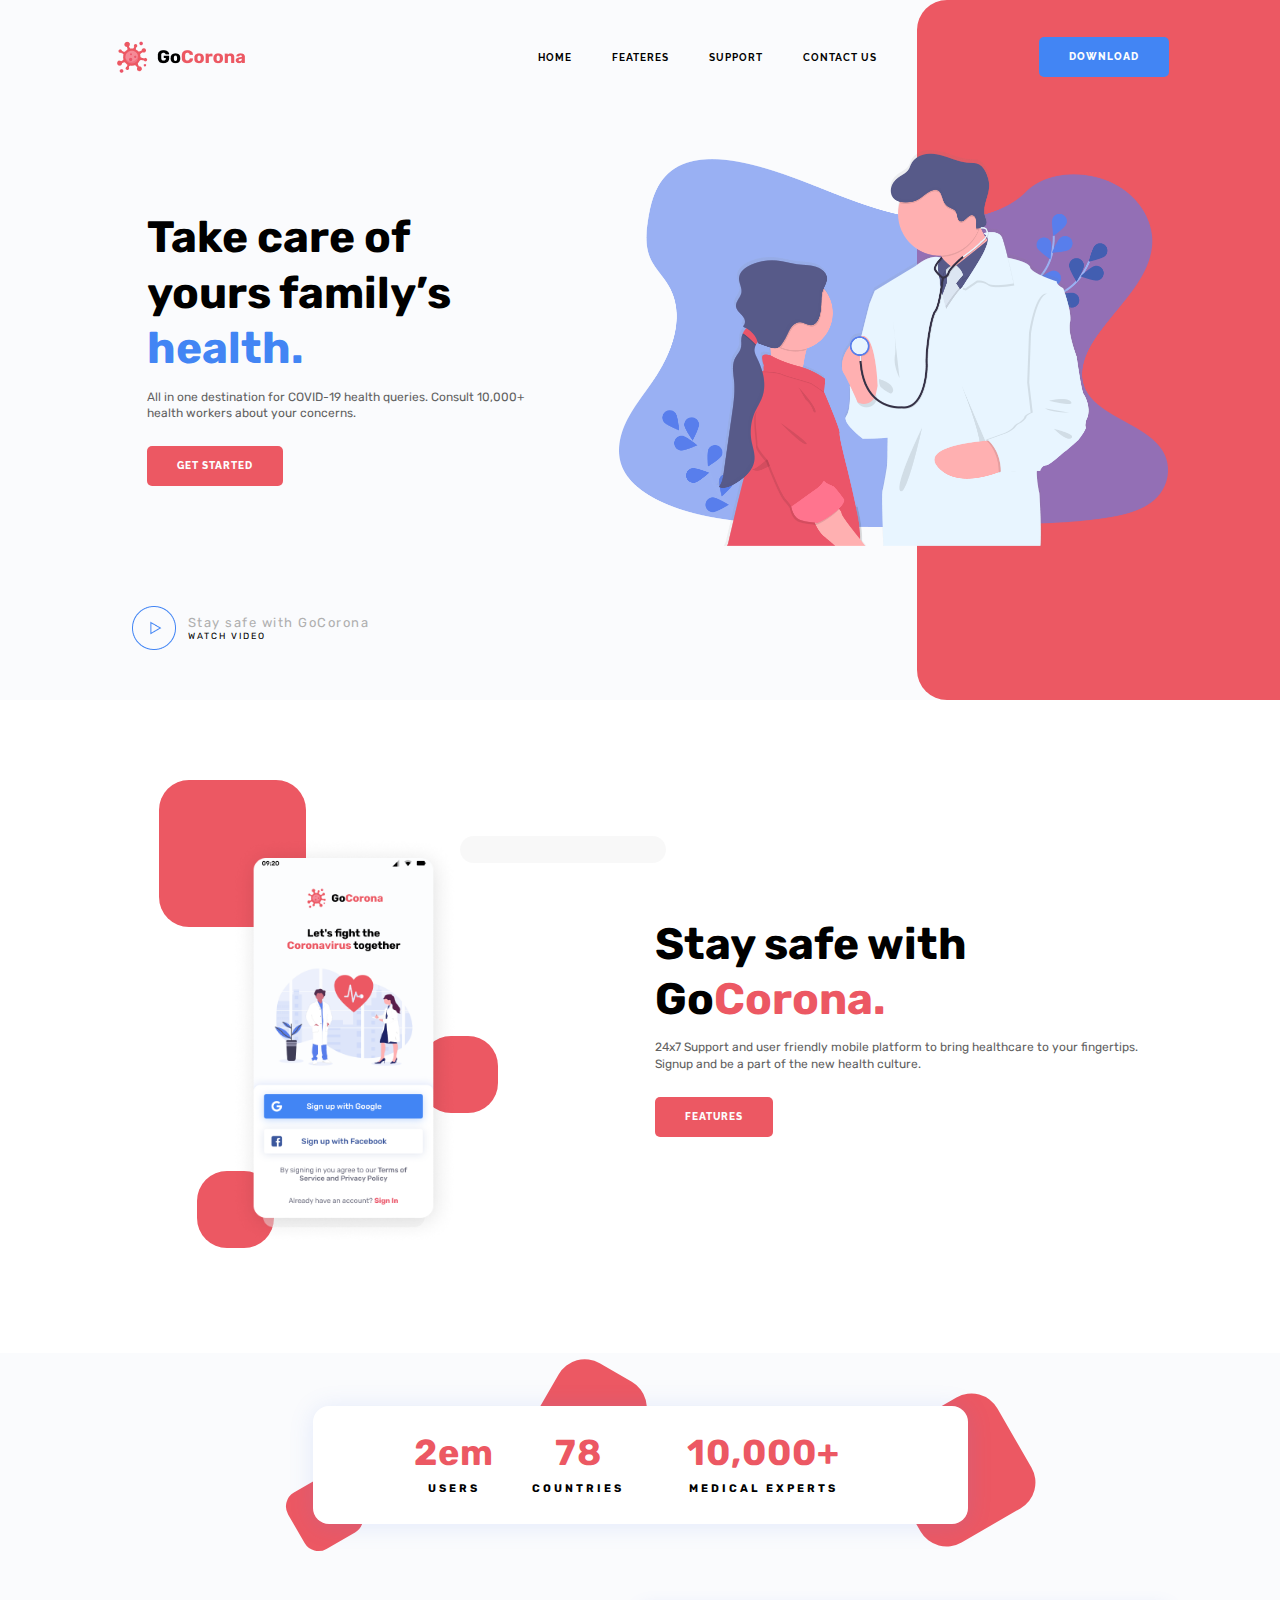
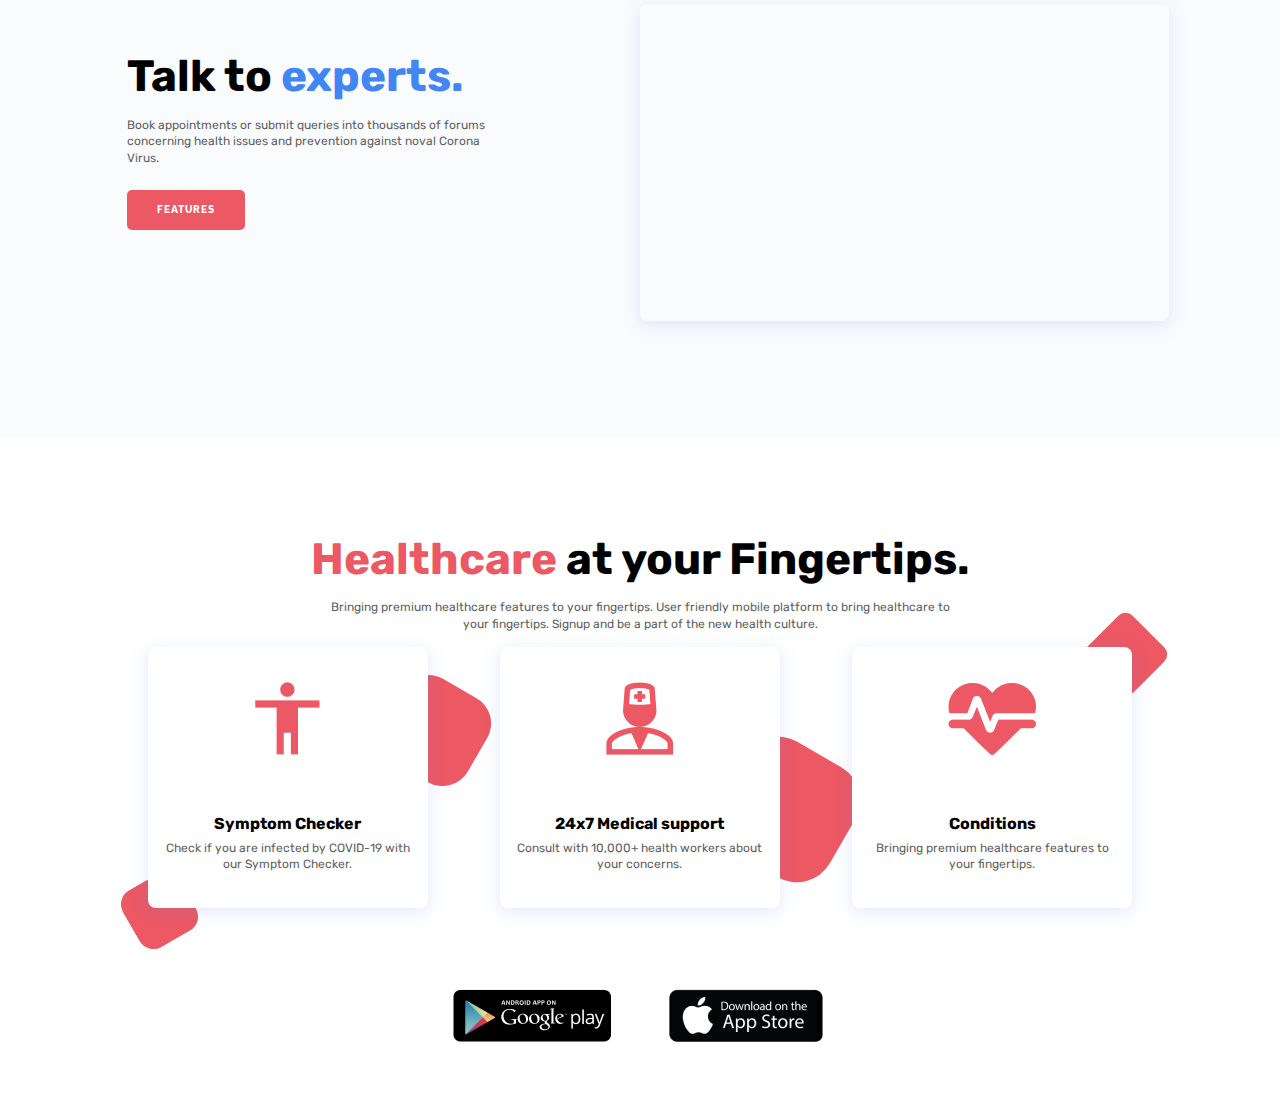
==== index.html @ d2223f6d "Add files via upload" ====
<!DOCTYPE html>
<html lang="en">
<head>
    <meta charset="UTF-8">
    <meta http-equiv="X-UA-Compatible" content="IE=edge">
    <meta name="viewport" content="width=device-width, initial-scale=1.0">
    <link href="https://fonts.googleapis.com/css?family=Rubik:regular,700&dispaly=swap" rel="stylesheet" >
    <link href="https://fonts.googleapis.com/css?family=Raleway:700,800&dispaly=swap" rel="stylesheet" >
    <link rel="stylesheet" href="css/style.css">
    <title>GoCorona</title>
</head>
<body>
    <div class="wr">
        <header id="open" class="header">
           <div id="close" class="header__container">
                <a class="header__logo" href="">
                    <img src="img/logo.png" alt="logo">
                </a>
                <div class="header__menu menu">
                    <nav class="menu__body">
                            <ul class="menu__list">
                                <li class="menu__item"><a href="" class="menu__link">HOME</a></li>
                                <li class="menu__item"><a href="" class="menu__link">FEATERES</a></li>
                                <li class="menu__item"><a href="" class="menu__link">SUPPORT</a></li>
                                <li class="menu__item"><a href="" class="menu__link">CONTACT US</a></li>
                            </ul>
                    </nav>
                </div>   
                <div class="header__button">
                    <a href="" class="button button_blue">DOWNLOAD</a>
                    <a href="#open" class="icon-menu"><span></span></a>
                    <a href="#close" class="close-icon-menu"></a>
                </div>            
            </div>
        </header>
        <main class="main">
           <section class="get-started">
                <div class="get-started__container">
                    <div class="get-started__content">
                        <div class="get-started__block-text block-text">
                            <h1 class="block-text__title block-text__title_blue">
                                Take care of yours family’s <span>health.</span>
                            </h1>
                            <div class="block-text__text">All in one destination for COVID-19 health queries.  Consult 10,000+ health workers about your concerns.</div>
                            <a href="" class="block-text__button button">GET STARTED</a>
                        </div>
                    </div>
                    <div class="get-started__image">
                        <img src="img/get-started/1.png" alt="Картинка врача">
                    </div>
                        <div class="get-started__video">
                            <a class="video-get-started">
                                <div class="video-get-started__icon">
                                    <img src="img/get-started/2.png" alt="Click Play">
                                </div>
                                <div class="video-get-started__body">
                                    <div class="video-get-started__title">Stay safe with GoCorona</div>
                                    <div class="video-get-started__text">Watch Video</div>
                                </div>
                            </a>
                        </div>
                </div>
           </section> 
           <section class="stay-safe">
               <div class="stay-safe__container">
                    <div class="stay-safe__media">
                        <div class="media-stay-safe">
                           <div class="media-stay-safe__image">
                              <img src="img/stay-safe/3.png" alt="Приложение">
                           </div>
                           <div class="media-stay-safe__item media-stay-safe__item_1"></div>
                           <div class="media-stay-safe__item media-stay-safe__item_2"></div>
                           <div class="media-stay-safe__item media-stay-safe__item_3"></div>
                        </div>
                   </div>
                   <div class="stay-safe__content">
                    <div class="stay-safe__block-text block-text">
                        <h2 class="block-text__title">Stay safe with Go<span>Corona.</span></h2>
                        <div class="block-text__text">24x7 Support and user friendly mobile platform to bring healthcare to your fingertips. Signup and be a part of the new health culture.</div>
                        <a href="" class="block-text__button button">Features</a>
                    </div>
                   </div>
               </div>
           </section>
           <section class="experts">
               <div class="experts__container">
                    <div class="experts__statistics statistics-experts">
                        <div class="statistics-experts__body body-statistics-experts">
                            <div class="body-statistics-experts__item">
                                <div class="body-statistics-experts__value">2em</div>
                                <div class="body-statistics-experts__text">Users</div>
                            </div>
                            <div class="body-statistics-experts__item">
                                <div class="body-statistics-experts__value">78</div>
                                <div class="body-statistics-experts__text">Countries</div>
                            </div>
                            <div class="body-statistics-experts__item">
                                <div class="body-statistics-experts__value">10,000+</div>
                                <div class="body-statistics-experts__text">Medical experts</div>
                            </div>
                        </div>
                        <div class="statistics-experts__decor statistics-experts__decor_1"></div>
                        <div class="statistics-experts__decor statistics-experts__decor_2"></div>
                        <div class="statistics-experts__decor statistics-experts__decor_3"></div>
                    </div>
                    <div class="experts__body">
                        <div class="experts__content">
                            <div class="experts__block-text block-text">
                                <h2 class="block-text__title block-text__title_blue">Talk to <span>experts.</span></h2>
                                <div class="block-text__text">Book appointments or submit queries into thousands of forums concerning health issues and prevention against noval Corona Virus.</div>
                                <a href="" class="block-text__button button">Features</a>
                            </div>
                        </div>
                        <div class="experts__video">
                            <iframe src="https://www.youtube.com/embed/2NOzH9dopyI" title="YouTube video player" frameborder="0" allow="accelerometer; autoplay; clipboard-write; encrypted-media; gyroscope; picture-in-picture" allowfullscreen></iframe>
                        </div>
                    </div>
               </div>
           </section> 
           <section class="healthcare">
               <div class="healthcare__container">
                 <div class="healthcare__block-text block-text block-text_center">
                    <h2 class="block-text__title"><span>Healthcare</span> at your Fingertips.</h2>
                    <div class="block-text__text block-text__text_mw">Bringing premium healthcare features to your fingertips. User friendly mobile platform to bring healthcare to your fingertips. Signup and be a part of the new health culture.</div>
                </div>
                <div class="healthcare__items">
                    <div class="healthcare__column healthcare__column_1">
                        <div class="healthcare__item item-healthcare">
                            <div class="item-healthcare__icon">
                                <img src="img/healthcare/4.png" alt="Иконка">
                            </div>   
                            <div class="item-healthcare__title">Symptom Checker</div>
                            <div class="item-healthcare__text">Check if you are infected by COVID-19 with our Symptom Checker.</div>
                        </div>
                    </div>
                    <div class="healthcare__column healthcare__column_2">   
                        <div class="healthcare__item item-healthcare">
                            <div class="item-healthcare__icon">
                                <img src="img/healthcare/5.png" alt="Иконка">
                            </div>
                            <div class="item-healthcare__title">24x7 Medical support</div>
                            <div class="item-healthcare__text">Consult with 10,000+ health workers about your concerns.</div>
                        </div>
                    </div>
                    <div class="healthcare__column healthcare__column_3">     
                        <div class="healthcare__item item-healthcare">
                            <div class="item-healthcare__icon">
                                <img src="img/healthcare/6.png" alt="Иконка">
                            </div>
                            <div class="item-healthcare__title">Conditions</div>
                            <div class="item-healthcare__text">Bringing premium healthcare features to your fingertips.</div>
                        </div>
                    </div>    
                </div>  
             </div>
           </section>          
        </main>
        <footer class="footer">
            <div class="footer__container">
                <div class="footer__items">
                    <a href="" class="footer__item">
                        <img src="img/healthcare/7.png" alt="icon-2">
                    </a>
                    <a href="" class="footer__item">
                        <img src="img/healthcare/8.png" alt="icon-1">
                    </a>
                </div>
            </div>
        </footer>
    </div>
</body>
</html>

<!--- 3:38:46 --->
---- css/style.css ----
/*обнуление*/
*,
*::before,
*::after {
  padding: 0;
  margin: 0;
  border: 0;
  box-sizing: border-box; 
}
a{
    text-decoration: none;
}
ul,
ol,
li {
    list-style: none;
}
img {
    vertical-align: top;
}
h1,
h2,
h3,
h4,
h5,
h6 {
    font-weight: inherit;
    font-size: inherit;
}
html,
body {
    height: 100%;
    line-height: 1;
}
body {
    font-family: Rubik;
    font-size: 12px;
    color: #616161;
}
/*----------------------*/
.wr {
    overflow: hidden;
    display: flex;
    flex-direction: column;
    min-height: 100%;
}
/*----------------------*/

.main {
    flex: 1 1 auto;
}

[class*="__container"] {
    max-width: 1087px;
    margin: 0 auto;
    padding: 0px 15px;
}

/* PC */
@media (max-width: 1087px) {
    [class*="__container"] {
        max-width: 970px;
    }
}
/* TABLET */
@media (max-wigth: 991.98px) {
    [class*="__container"] {
        max-width: 750px;
    }
}
/* MOBILE */
@media (max-width: 767.98px) {
    [class*="__container"] {
        max-width: none;
    }
}
/* MOBILE SMALL */
@media (max-width: 479.98px){
}

.header {
    position: absolute;
    width: 100%;
    top: 0;
    left: 0;
    z-index: 50;
}
.header__container {
    display: flex;
    min-height: 114px;
    align-items: center;
}
.header__logo {
    position: relative;
    z-index: 5;
}
.header__menu {
    flex: 1 1 auto;
}
.header__button {
    position: relative;
    z-index: 5;
    flex: 0 0 252px;
    display: flex;
    justify-content: flex-end;
    align-items: center;
}
/*----------------------------------*/
.menu {
    display: flex;
    justify-content: flex-end;
}
.menu__list {
    display: flex;
}
.menu__item {
    margin: 0px 40px 0px 0px;
}
.menu__link {
    font-family: Raleway;
    text-transform: uppercase;
    font-weight: 700;
    font-size: 10px;
    line-height: 1.2;
    color: #000;
    letter-spacing: 1px;  /*1:11:14*/
}
.menu__link:hover {
    text-decoration: underline;
}
@media (max-width: 991.98px) {
    .header__container {
        min-height: 80px;
    }
    .header__button .button{
        flex: 0 0 170px;
    }
    .menu__item {
        margin: 0px 30px 0px 0px;
    }
}
@media (max-width: 767.98px) {
    .menu__body {
        position: fixed;
        top: 0;
        left: -100%;
        width: 100%;
        height: 100%;
        overflow: auto;
        background-color: #fff;
        padding: 90px 15px 30px 15px;
        transition: left 0.3s ease 0s;
    }
    .header:target .menu__body {
        left: 0;
    }
    .header:target .menu__body:before {
        content: "";
        position: fixed;
        top: 0;
        left: 0;
        height: 80px;
        width: 100%;
        background: #fff;
    }
    .menu__list {
        flex-direction: column;
        justify-content: center;
        align-items: center;
    }
    .menu__item {
        margin: 0px 0px 25px 0px;
    }
    .menu__item:last-child {
        margin-bottom: 0;
    }
    .menu__link {
        color: #000;
        font-size: 20px;    
    }
}
@media (max-width: 479.98px) {
    .header__logo {
        flex: 0 0 40px;
        overflow: hidden;
    }
}
/*----------------------------------*/
.button {
    display: inline-block;
    font-family: Raleway;
    text-transform: uppercase;
    font-weight: 800;
    font-size: 10px;
    line-height: 1.2;
    letter-spacing: 1px;
    color: #fcfdfe;
    padding: 14px 30px;
    border-radius: 5px;
    background-color: #ec5863;
    transition: background-color 0.3s ease 0s;
}
.button:hover {
    background-color: #f37a82;
}

.button_blue {
    background-color: #4285f4;
}
.button_blue:hover {
    background-color: #70a3f7;
}
/*---------------1:51:46------------------*/
.close-icon-menu,
.icon-menu {
    display: none;
}
@media (max-width: 767.98px) {
    .icon-menu {
        display: flex;
        position: relative;
        flex: 0 0 30px;
        height: 18px;
        flex-direction: column;
        justify-content: space-between;
        margin: 0px 0px 0px 20px;
    }
    .icon-menu::before,
    .icon-menu::after {
        content: "";
        background-color: #000;
        height: 2px;
    }
    .icon-menu span {
        height: 2px;
        background-color: #000;
    }

    .close-icon-menu {
        flex: 0 0 30px;
        height: 30px;
        position: relative;
        margin: 0px 0px 0px 20px;
    }
    .close-icon-menu:before,
    .close-icon-menu:after {
        content: "";
        position: absolute;
        top: 50%;
        left: 0;
        width: 100%;
        background-color: #000;
        height: 2px;
    }
    .close-icon-menu:before {
        transform: rotate(45deg);
    }
    .close-icon-menu:after {
        transform: rotate(-45deg);
    }
    .header:target .icon-menu {
        display: none;
    }
    .header:target .close-icon-menu {
        display: flex;
    }
}

/*-------------------2:25:49----------------------*/
.block-text {
    padding: 15px;
}
.block-text_center {
    text-align: center;
}
.block-text__title {
    font-weight: 700;
    font-size: 44px;
    line-height: 126%;
    color: #000;
}
.block-text__title:not(:last-child) {
    margin: 0px 0px 12px 0px;
}
.block-text__title span {
    color: #ec5863;
}
.block-text__title_blue span {
    color: #4285f4;
}
.block-text__text {
    line-height: 138.5%;
}
.block-text__text_mw {
    max-width: 620px;
    margin: 0 auto;
}
.block-text__text:not(:last-child) {
    margin: 0px 0px 24px 0px;
}
.block-text__button {
}
@media (max-width: 767.98px) {
    .block-text__title {
        font-size: 34px;
    }
}
/*---------------------------------------------------*/
.get-started {
    background-color: #fafbfd;
}
.get-started__container {
    padding: 150px 15px 50px 15px;
    display: flex;
    align-items: center;
    flex-wrap: wrap;
    position: relative;
}
.get-started__container::before {
    content: '';
    position: absolute;
    width: 100vw;
    height: 100%;
    right: 267px;
    top: 0;
    transform: translate(100%, 0px);
    border-radius: 30px 0px 0px 30px;
    background-color: #ec5863;
}
.get-started__content {
    flex: 0 1 48%;
    padding: 0px 20px;
}
.get-started__block-text {
    max-width: 410px;
}
.get-started__video {
    flex: 1 1 100%;
    padding: 60px 0px 0px 20px;
}
.get-started__image {
    flex: 0 1 52%;
    position: relative;
    z-index: 2;
}
.get-started__image img {
    max-width: 100%;
}
.video-get-started {
    display: inline-flex;
    align-items: center;
}
.video-get-started__icon {
    flex: 0 0 44px;
}
.video-get-started__body {
    padding: 0px 0px 0px 12px;
}
.video-get-started__title {
    color: #b0b0b0;
    font-size: 13px;
    line-height: 126%;
    letter-spacing: 1.5px;
}
.video-get-started__title :not(:last-child) {
    margin: 0px 0px 5px 0px;
}
.video-get-started__text {
    text-transform: uppercase;
    font-size: 9px;
    color: #000;
    line-height: 126%;
    letter-spacing: 2px;
}
@media (max-width: 991.98px) {
    .get-started__container::before {
        right: 230px;
        border-radius: 20px 0px 0px 20px;
    }
}
@media (max-width: 767.98px) {
    .get-started__container {
        padding: 100px 15px 30px 15px;
    }
    .get-started__container::before {
        display: none;
    }
    .get-started__block-text {
        max-width: none;
    }
    .get-started__content {
        flex: 1 1 100%;
        padding: 0;
    }
    .get-started__image {
        flex: 1 1 100%;
        text-align: center;
        padding: 30px 0;
    }
    .get-started__video {
        padding: 0;
    }
}
/*---------------------2:44:00------------------------*/
.stay-safe {
    padding: 80px 0;
}
.stay-safe__container {
    display: flex;
    align-items: center;
}
.stay-safe__media {
    flex: 0 1 50%;
    
}
.stay-safe__content {
    flex: 0 1 50%;
}
.stay-safe__block-text {
}

.media-stay-safe {
    width: 373px;
    padding: 56px 0px 27px 0px;
    text-align: center;
    position: relative;
}
.media-stay-safe__image {
    display: inline-block;
    box-sizing: 2px 4px 32px rgba(0,0,0,0.12);
    border-radius: 16px;
    position: relative;
    width: 61.5%;
}
.media-stay-safe__image img {
    position: relative;
    z-index: 5;
    max-width: 100%;
}
.media-stay-safe__image::after {
    content: '';
    position: absolute;
    bottom: -12;
    left: 12;
    width: 206px;
    height: 27px;
    z-index: 2;
    background: rgba(240,240,240,0.49);
    border-radius: 16px;
}

.media-stay-safe__item {
    position: absolute;
    z-index: 2;
    background-color: #ec5863;
    border-radius: 30px;
    width: 77px;
    height: 77px;
}
.media-stay-safe__item_1 {
    top: 0;
    left: 0;
    width: 147px;
    height: 147px;
}
.media-stay-safe__item_2 {
    bottom: 25px;
    left: 38px;
}
.media-stay-safe__item_3 {
    bottom: 160px;
    right: 34px;
}

@media (max-width: 991.98px) {
    .stay-safe {
        padding: 40px 0;
    }
}
@media (min-width: 991.98px) {
    .stay-safe__media {
        padding: 0px 0px 0px 47px;
    }
}
@media (max-width: 767.98px) {
    .stay-safe {
        padding: 30px 0;
    }
    .stay-safe__contaiter {
        flex-direction: column-reverse;
    }
    .stay-safe__content {
        margin: 0px 0px 30px 0px;
    }
}
@media (max-width: 479.98px) {
    .media-stay-safe {
        width: 290px;
    }
}
/*==============================================================*/
.experts {
    background-color: #fafbfd;
    padding: 53px 0px 116px 0px;
}
.experts__container {
}
.experts__statistics {
}
.experts__block-text {
    max-width: 400px;
}
.statistics-experts {
    max-width: 655px;
    margin: 0 auto;
    position: relative;
}
.experts__body {
    display: flex;
    align-items: center;
}
.experts__content {
    flex: 0 1 50%;
    padding: 0px 20px 0px 0px;
}
.experts__video {
    flex: 0 1 50%;
    padding: 0px 0px 30% 0px;
    position: relative;
    box-shadow: 0px 4px 18px rgba(88,126,236,0.18);
    border-radius: 8px;
    overflow: hidden;
}
.experts__video iframe {
    position: absolute;
    width: 100%;
    height: 100%;
    top: 0;
    left: 0;
    object-fit: cover;
}
@media (max-width: 767.98px) {
    .experts {
        padding: 80px 0px 30px 0px;
    }
    .experts__body {
        align-items: stretch;
        flex-direction: column;
    }
    .experts__video {
        padding: 0px 0px 58% 0px;
    } 
    .experts__content {
        padding: 0;
        margin: 0px 0px 30px 0px;
    }
}
.statistics-experts__body {
    background-color: #fff;
    box-shadow: 0px 2px 24px rgba(88,126,236,0.15);
    border-radius: 16px;
    position: relative;
    z-index: 2;
    margin: 0px 0px 80px 0px;
}
.statistics-experts__decor {
    position: absolute;
    background-color: #ec5863;
    border-radius: 30px;
}
.statistics-experts__decor_1 {
    width: 65px;
    height: 65px;
    transform: rotate(-30deg);
    bottom: -21px;
    left: -21px;
    border-radius: 16px;
}
.statistics-experts__decor_2 {
    width: 97px;
    height: 97px;
    right: 50%;
    top: -40px;
    transform: rotate(30deg);
}
.statistics-experts__decor_3 {
    width: 128px;
    height: 128px;
    right: -55px;
    top: 0px;
    transform: rotate(-30deg);
}


.body-statistics-experts {
    padding: 25px 80px;
    display: flex;
    align-items: center;
}
.body-statistics-experts__item {
    flex: 0 1 25%;
    text-align: center;
}
.body-statistics-experts__item:last-child {
    flex: 0 1 50%;
}
.body-statistics-experts__value {
    font-weight: 700;
    font-size: 36px;
    line-height: 1.2;
    letter-spacing: 1px;
    color: #ec5863;
    margin-bottom: 5px;
}
.body-statistics-experts__text {
    font-weight: bold;
    font-size: 11px;
    line-height: 1.8;
    letter-spacing: 3px;
    text-transform: uppercase;
    color: #000;
}

@media (max-width: 767.98px) {
    .statistics-experts__body {
        margin: 0px 0px 50px 0px;
    }
    .body-statistics-experts {
        padding: 25px;
    }
}

@media (max-width: 479.98px) {
    .body-statistics-experts {
        flex-direction: column;
    }
    .body-statistics-experts__item:last-child {
        margin: 0px 0px 15px 0px;
    } 
}
/*====================== 3:10:31 =========================*/
.healthcare {
    padding: 80px 0px 30px 0px;;
}
.healthcare__container {

}
.experts__block-text {
    margin: 0px 0px 45px 0px;
}
.healthcare__items {
    display: flex;
   /* gap: 72px; */
}
.healthcare__column {
    position: relative;
    padding: 0px 36px;
    flex: 0 1 33.333%;
}

.healthcare__item {
}
.item-healthcare {
    height: 100%;
    position: relative;
    z-index: 2;
    background-color: #fff;
    box-shadow: 0px 4px 18px rgba(88,126,236,0.18);
    border-radius: 8px;
    display: flex;
    flex-direction: column;
    align-items: center;
    text-align: center;
    padding: 35px 17px;
}
.item-healthcare__icon {
    margin: 0px 0px 58px 0px;
}
.item-healthcare__title {
    font-weight: 700;
    font-size: 16px;
    line-height: 138.5%;
    color: #000;
    margin: 0px 0px 4px 0px;
}
.item-healthcare__text {
    line-height: 138.5%;
}

.healthcare__column_1 {

}
.healthcare__column_1::before,
.healthcare__column_1::after {
    content: "";
    position: absolute;
    background-color: #ec5863;
    border-radius: 16px;
}

.healthcare__column_1::before {
    width: 65px;
    height: 65px;
    bottom: -35px;
    left: 15px;
    transform: rotate(-30deg);
}
.healthcare__column_1::after {
    width: 97px;
    height: 97px;
    top: 35px;
    right: -20px;
    transform: rotate(30deg);
    border-radius: 30%;
}
.healthcare__column_2::after {
    content: "";
    position: absolute;
    background-color: #ec5863;
    width: 127px;
    height: 127px;
    bottom: 35px;
    right: -35px;
    transform: rotate(30deg);
    border-radius: 30%;
}
.healthcare__column_3::after {
    content: "";
    position: absolute;
    background-color: #ec5863;
    width: 65px;
    height: 65px;
    top: -25px;
    right: 10px;
    transform: rotate(45deg);
    border-radius: 16%;
}
@media (max-width: 1087px) {
    .healthcare__column {
        padding: 0 15px;
    }
}
@media (max-width: 991.98px) {
    .healthcare {
        padding: 30px 0px 30px 0px;
    }
    .healthcare__items {
        flex-direction: column;
    }
    .healthcare__column:not(:last-child) {
        margin: 0px 0px 25px 0px;
    }
}
/*==============================================*/
.footer {
    padding: 45px 0;
}
.footer__container {

}
.footer__items {
    display: flex;
    column-gap: 50px;
    row-gap: 20px;
    justify-content: center;
    align-items: center;
}
.footer__item {
}

@media (max-width: 500px) {
    .footer {
       padding: 30px 0;
    }
    .footer__items {
       flex-direction: column;
    }
}
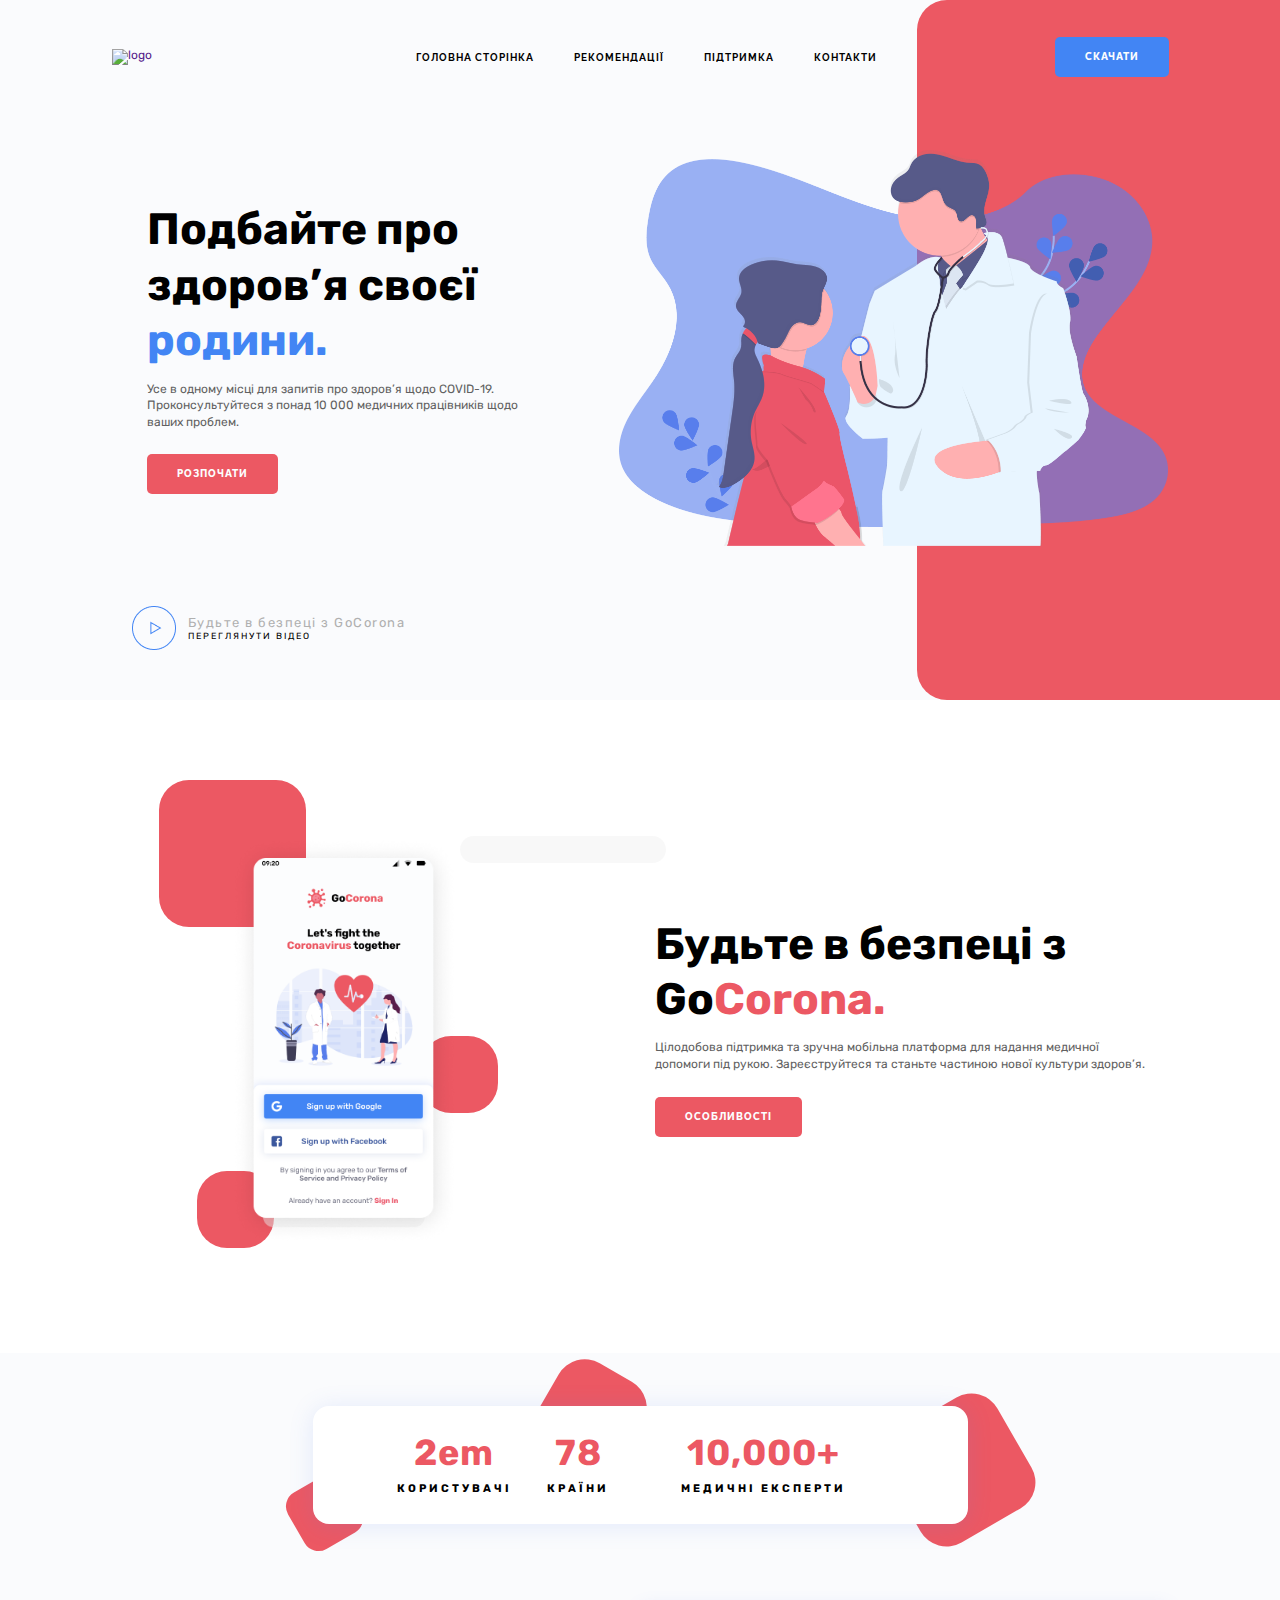
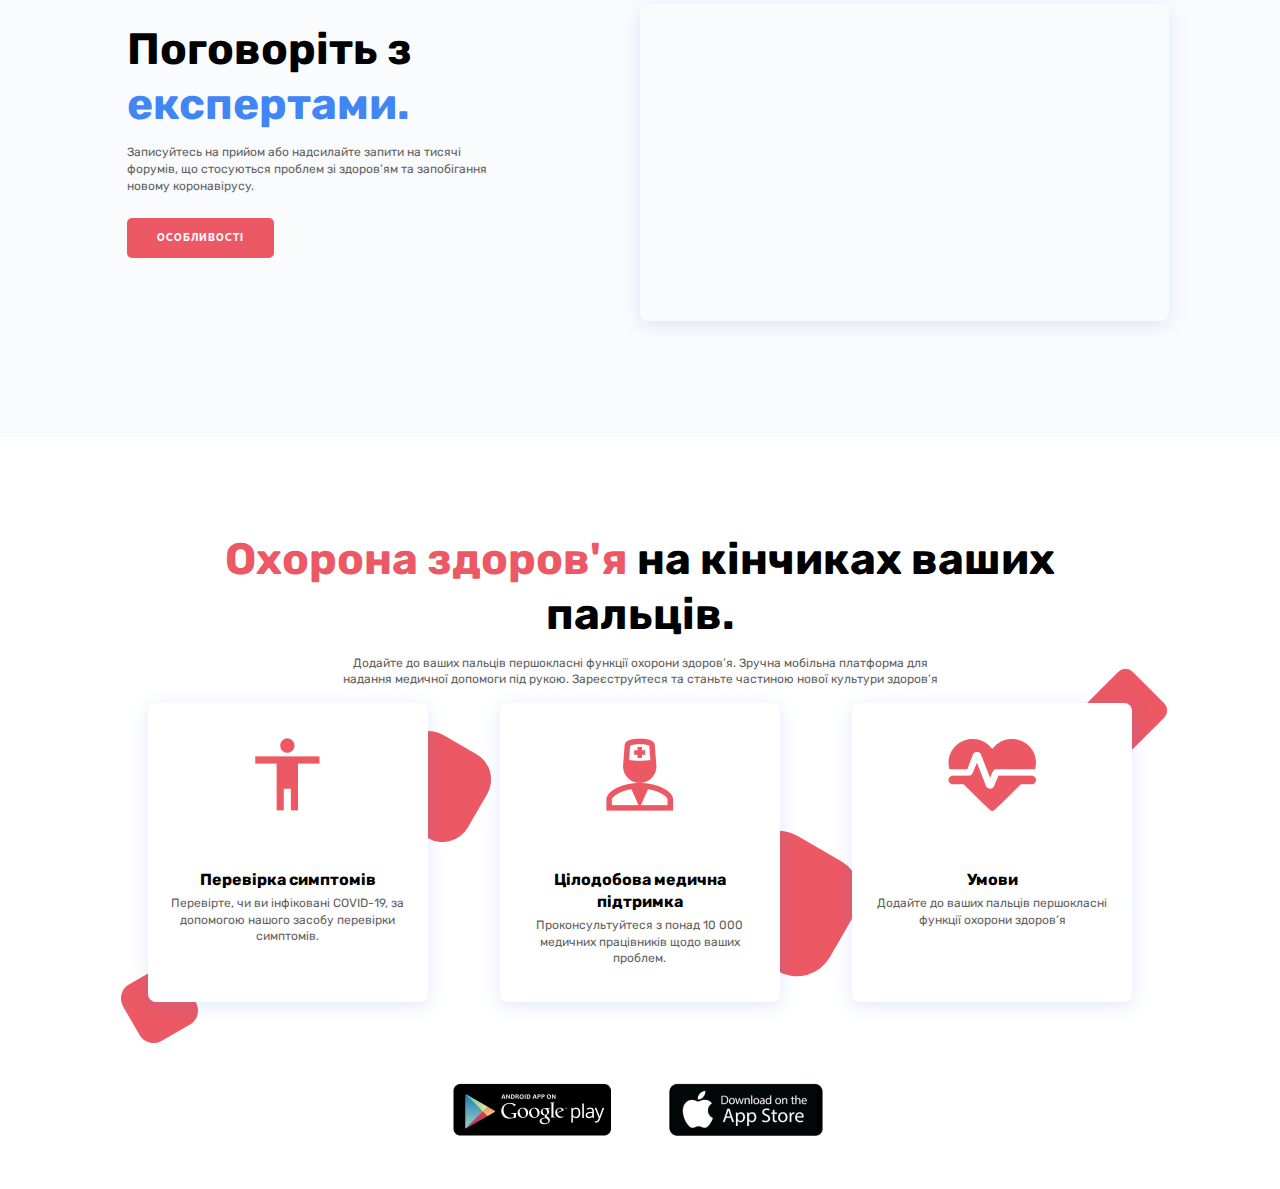
==== commit b592854d: "Add files via upload" ====
--- a/index.html
+++ b/index.html
@@ -14,20 +14,20 @@
         <header id="open" class="header">
            <div id="close" class="header__container">
                 <a class="header__logo" href="">
-                    <img src="img/logo.png" alt="logo">
+                    <img src="img/9.png" alt="logo">
                 </a>
                 <div class="header__menu menu">
                     <nav class="menu__body">
                             <ul class="menu__list">
-                                <li class="menu__item"><a href="" class="menu__link">HOME</a></li>
-                                <li class="menu__item"><a href="" class="menu__link">FEATERES</a></li>
-                                <li class="menu__item"><a href="" class="menu__link">SUPPORT</a></li>
-                                <li class="menu__item"><a href="" class="menu__link">CONTACT US</a></li>
+                                <li class="menu__item"><a href="" class="menu__link">ГОЛОВНА СТОРІНКА</a></li>
+                                <li class="menu__item"><a href="" class="menu__link">РЕКОМЕНДАЦІЇ</a></li>
+                                <li class="menu__item"><a href="" class="menu__link">ПІДТРИМКА</a></li>
+                                <li class="menu__item"><a href="" class="menu__link">КОНТАКТИ</a></li>
                             </ul>
                     </nav>
                 </div>   
                 <div class="header__button">
-                    <a href="" class="button button_blue">DOWNLOAD</a>
+                    <a href="" class="button button_blue">СКАЧАТИ</a>
                     <a href="#open" class="icon-menu"><span></span></a>
                     <a href="#close" class="close-icon-menu"></a>
                 </div>            
@@ -39,10 +39,10 @@
                     <div class="get-started__content">
                         <div class="get-started__block-text block-text">
                             <h1 class="block-text__title block-text__title_blue">
-                                Take care of yours family’s <span>health.</span>
+                                Подбайте про здоров’я своєї <span>родини.</span>
                             </h1>
-                            <div class="block-text__text">All in one destination for COVID-19 health queries.  Consult 10,000+ health workers about your concerns.</div>
-                            <a href="" class="block-text__button button">GET STARTED</a>
+                            <div class="block-text__text">Усе в одному місці для запитів про здоров’я щодо COVID-19. Проконсультуйтеся з понад 10 000 медичних працівників щодо ваших проблем.</div>
+                            <a href="" class="block-text__button button">РОЗПОЧАТИ</a>
                         </div>
                     </div>
                     <div class="get-started__image">
@@ -54,8 +54,8 @@
                                     <img src="img/get-started/2.png" alt="Click Play">
                                 </div>
                                 <div class="video-get-started__body">
-                                    <div class="video-get-started__title">Stay safe with GoCorona</div>
-                                    <div class="video-get-started__text">Watch Video</div>
+                                    <div class="video-get-started__title">Будьте в безпеці з GoCorona</div>
+                                    <div class="video-get-started__text">ПЕРЕГЛЯНУТИ ВІДЕО</div>
                                 </div>
                             </a>
                         </div>
@@ -75,9 +75,9 @@
                    </div>
                    <div class="stay-safe__content">
                     <div class="stay-safe__block-text block-text">
-                        <h2 class="block-text__title">Stay safe with Go<span>Corona.</span></h2>
-                        <div class="block-text__text">24x7 Support and user friendly mobile platform to bring healthcare to your fingertips. Signup and be a part of the new health culture.</div>
-                        <a href="" class="block-text__button button">Features</a>
+                        <h2 class="block-text__title">Будьте в безпеці з Go<span>Corona.</span></h2>
+                        <div class="block-text__text">Цілодобова підтримка та зручна мобільна платформа для надання медичної допомоги під рукою. Зареєструйтеся та станьте частиною нової культури здоров’я.</div>
+                        <a href="" class="block-text__button button">ОСОБЛИВОСТІ</a>
                     </div>
                    </div>
                </div>
@@ -88,15 +88,15 @@
                         <div class="statistics-experts__body body-statistics-experts">
                             <div class="body-statistics-experts__item">
                                 <div class="body-statistics-experts__value">2em</div>
-                                <div class="body-statistics-experts__text">Users</div>
+                                <div class="body-statistics-experts__text">КОРИСТУВАЧІ</div>
                             </div>
                             <div class="body-statistics-experts__item">
                                 <div class="body-statistics-experts__value">78</div>
-                                <div class="body-statistics-experts__text">Countries</div>
+                                <div class="body-statistics-experts__text">КРАЇНИ</div>
                             </div>
                             <div class="body-statistics-experts__item">
                                 <div class="body-statistics-experts__value">10,000+</div>
-                                <div class="body-statistics-experts__text">Medical experts</div>
+                                <div class="body-statistics-experts__text">МЕДИЧНІ ЕКСПЕРТИ</div>
                             </div>
                         </div>
                         <div class="statistics-experts__decor statistics-experts__decor_1"></div>
@@ -106,9 +106,9 @@
                     <div class="experts__body">
                         <div class="experts__content">
                             <div class="experts__block-text block-text">
-                                <h2 class="block-text__title block-text__title_blue">Talk to <span>experts.</span></h2>
-                                <div class="block-text__text">Book appointments or submit queries into thousands of forums concerning health issues and prevention against noval Corona Virus.</div>
-                                <a href="" class="block-text__button button">Features</a>
+                                <h2 class="block-text__title block-text__title_blue">Поговоріть з <span>експертами.</span></h2>
+                                <div class="block-text__text">Записуйтесь на прийом або надсилайте запити на тисячі форумів, що стосуються проблем зі здоров’ям та запобігання новому коронавірусу.</div>
+                                <a href="" class="block-text__button button">ОСОБЛИВОСТІ</a>
                             </div>
                         </div>
                         <div class="experts__video">
@@ -120,8 +120,8 @@
            <section class="healthcare">
                <div class="healthcare__container">
                  <div class="healthcare__block-text block-text block-text_center">
-                    <h2 class="block-text__title"><span>Healthcare</span> at your Fingertips.</h2>
-                    <div class="block-text__text block-text__text_mw">Bringing premium healthcare features to your fingertips. User friendly mobile platform to bring healthcare to your fingertips. Signup and be a part of the new health culture.</div>
+                    <h2 class="block-text__title"><span>Охорона здоров'я</span> на кінчиках ваших пальців.</h2>
+                    <div class="block-text__text block-text__text_mw">Додайте до ваших пальців першокласні функції охорони здоров’я. Зручна мобільна платформа для надання медичної допомоги під рукою. Зареєструйтеся та станьте частиною нової культури здоров’я</div>
                 </div>
                 <div class="healthcare__items">
                     <div class="healthcare__column healthcare__column_1">
@@ -129,8 +129,8 @@
                             <div class="item-healthcare__icon">
                                 <img src="img/healthcare/4.png" alt="Иконка">
                             </div>   
-                            <div class="item-healthcare__title">Symptom Checker</div>
-                            <div class="item-healthcare__text">Check if you are infected by COVID-19 with our Symptom Checker.</div>
+                            <div class="item-healthcare__title">Перевірка симптомів</div>
+                            <div class="item-healthcare__text">Перевірте, чи ви інфіковані COVID-19, за допомогою нашого засобу перевірки симптомів.</div>
                         </div>
                     </div>
                     <div class="healthcare__column healthcare__column_2">   
@@ -138,8 +138,8 @@
                             <div class="item-healthcare__icon">
                                 <img src="img/healthcare/5.png" alt="Иконка">
                             </div>
-                            <div class="item-healthcare__title">24x7 Medical support</div>
-                            <div class="item-healthcare__text">Consult with 10,000+ health workers about your concerns.</div>
+                            <div class="item-healthcare__title">Цілодобова медична підтримка</div>
+                            <div class="item-healthcare__text">Проконсультуйтеся з понад 10 000 медичних працівників щодо ваших проблем.</div>
                         </div>
                     </div>
                     <div class="healthcare__column healthcare__column_3">     
@@ -147,8 +147,8 @@
                             <div class="item-healthcare__icon">
                                 <img src="img/healthcare/6.png" alt="Иконка">
                             </div>
-                            <div class="item-healthcare__title">Conditions</div>
-                            <div class="item-healthcare__text">Bringing premium healthcare features to your fingertips.</div>
+                            <div class="item-healthcare__title">Умови</div>
+                            <div class="item-healthcare__text">Додайте до ваших пальців першокласні функції охорони здоров’я</div>
                         </div>
                     </div>    
                 </div>  
--- a/css/style.css
+++ b/css/style.css
@@ -73,9 +73,12 @@
     [class*="__container"] {
         max-width: none;
     }
+  .stay-safe__container {
+       flex-direction: column;
+    }
 }
 /* MOBILE SMALL */
-@media (max-width: 479.98px){
+@media (max-width: 479.98px){  
 }
 
 .header {
@@ -775,4 +778,4 @@
     .footer__items {
        flex-direction: column;
     }
-}+}
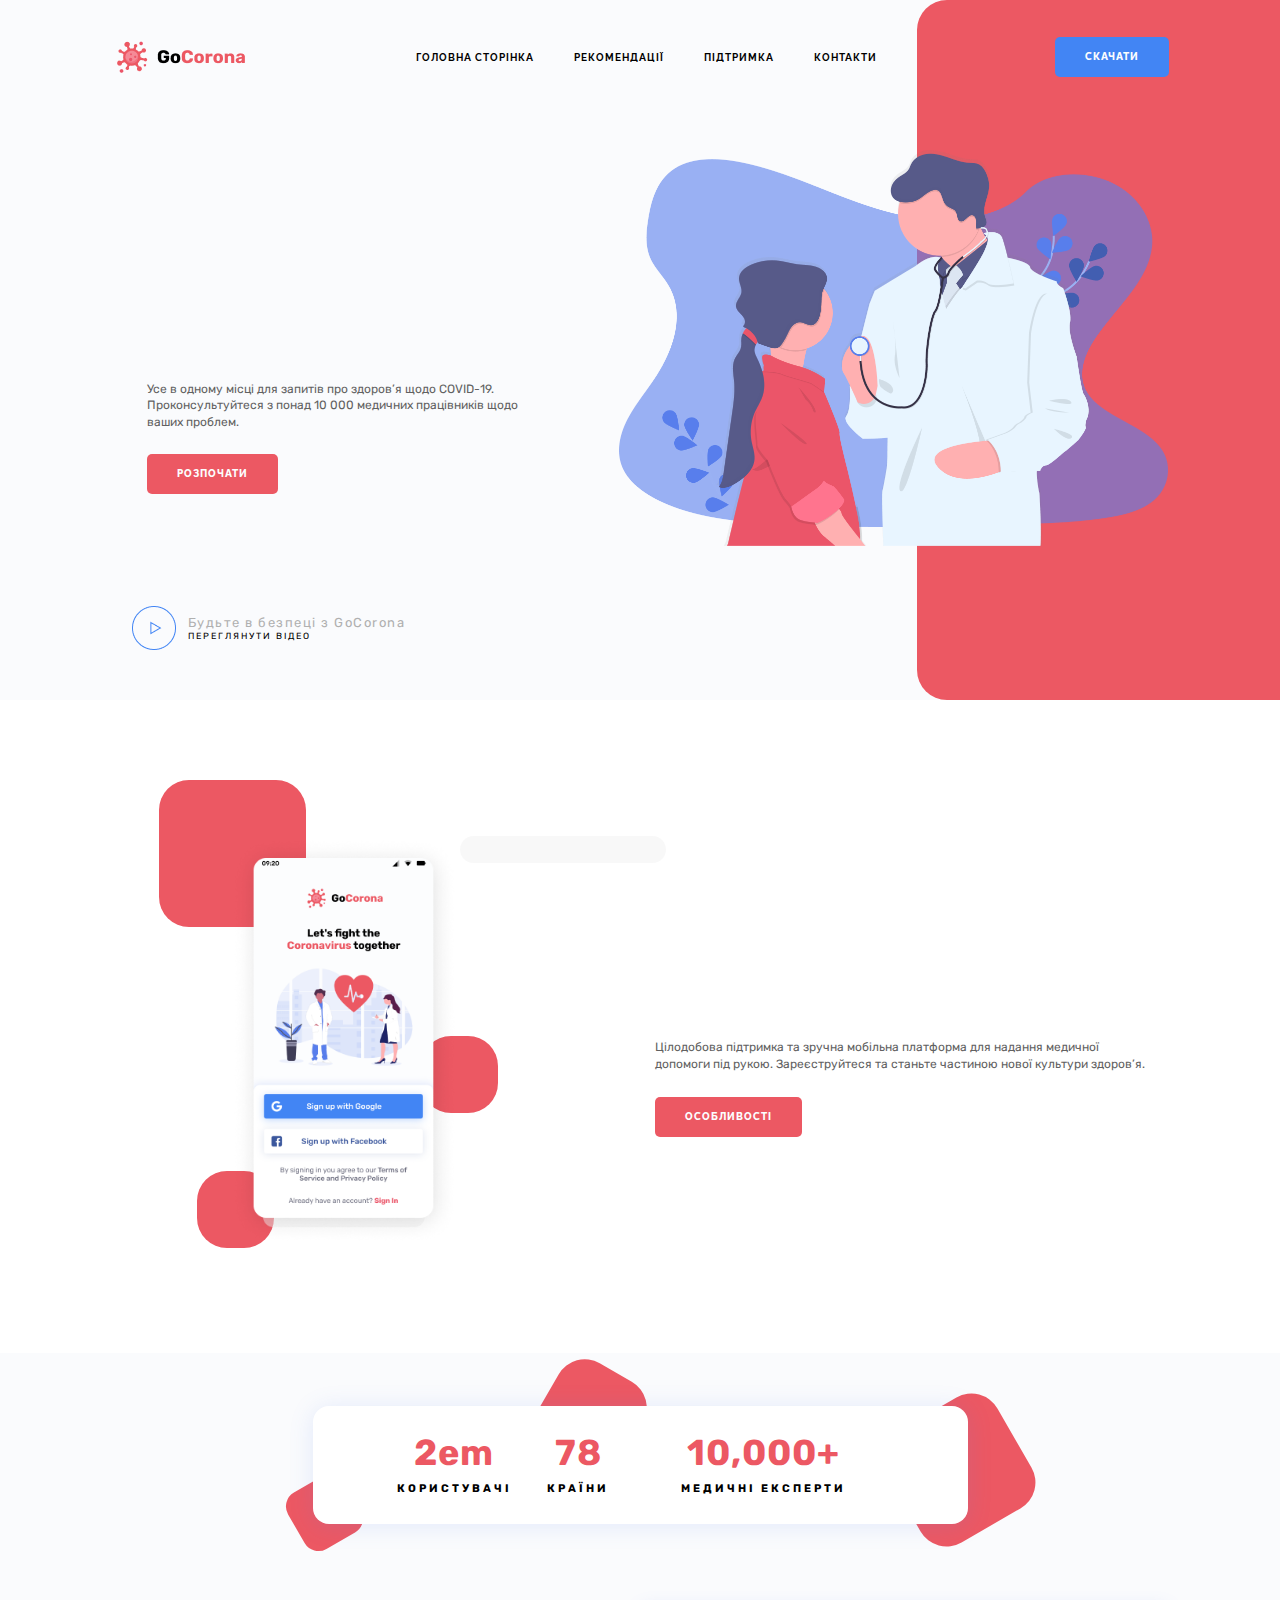
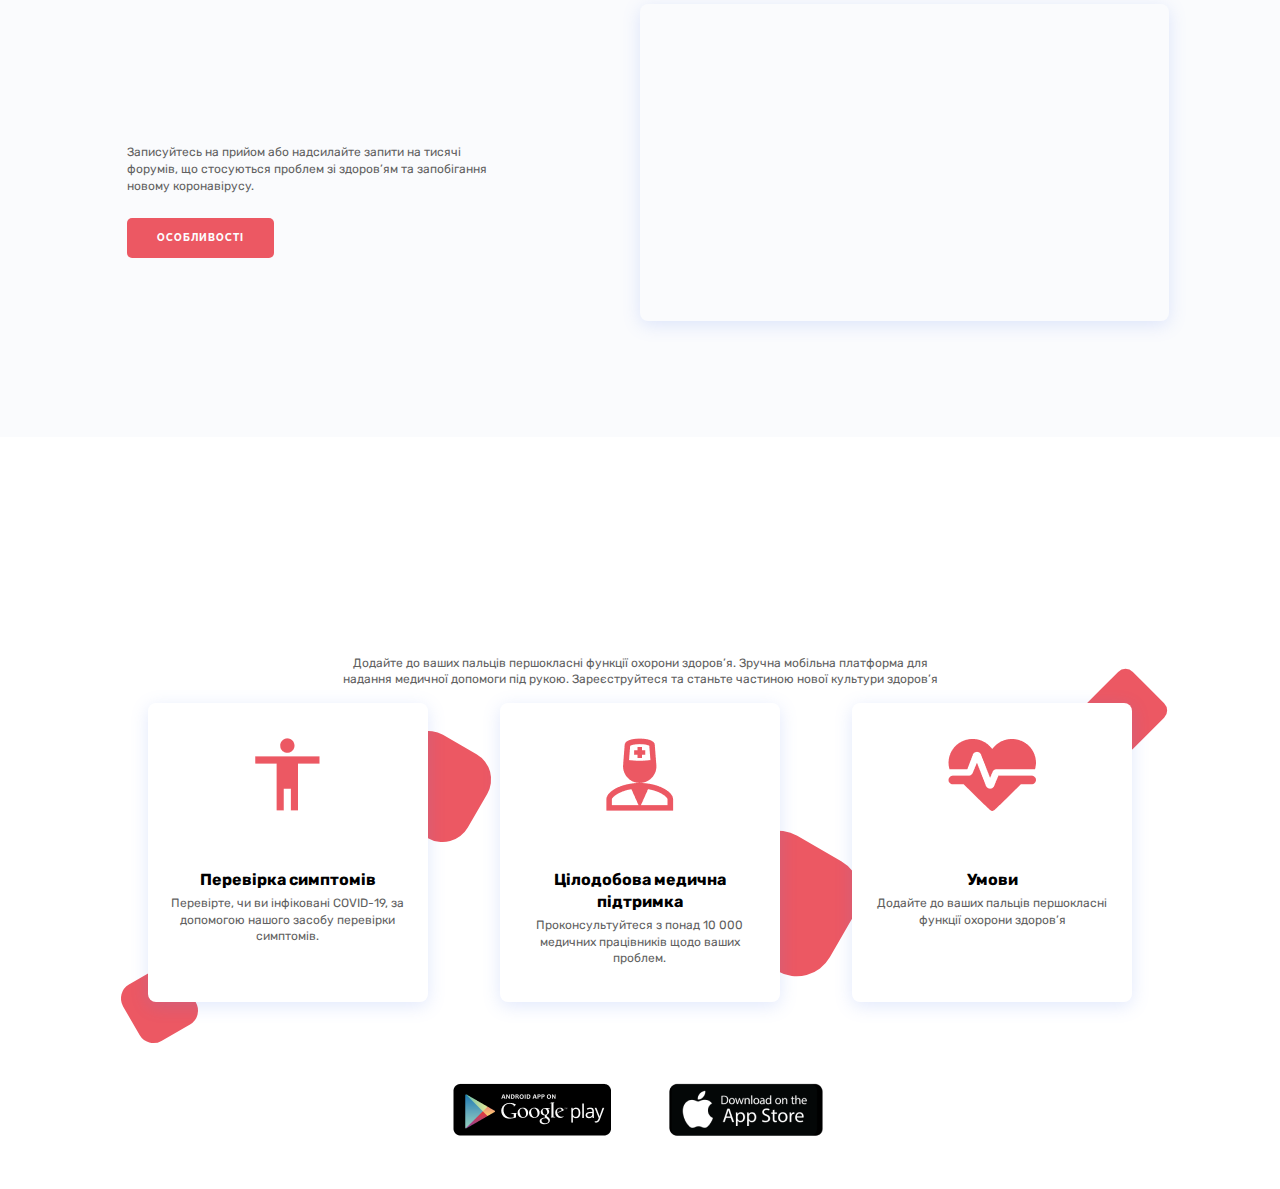
==== commit 284d146d: "Add files via upload" ====
--- a/index.html
+++ b/index.html
@@ -38,10 +38,10 @@
                 <div class="get-started__container">
                     <div class="get-started__content">
                         <div class="get-started__block-text block-text">
-                            <h1 class="block-text__title block-text__title_blue">
+                            <h1 class="block-text__title block-text__title_blue _anim-items">
                                 Подбайте про здоров’я своєї <span>родини.</span>
                             </h1>
-                            <div class="block-text__text">Усе в одному місці для запитів про здоров’я щодо COVID-19. Проконсультуйтеся з понад 10 000 медичних працівників щодо ваших проблем.</div>
+                            <div class="block-text__text ">Усе в одному місці для запитів про здоров’я щодо COVID-19. Проконсультуйтеся з понад 10 000 медичних працівників щодо ваших проблем.</div>
                             <a href="" class="block-text__button button">РОЗПОЧАТИ</a>
                         </div>
                     </div>
@@ -75,7 +75,7 @@
                    </div>
                    <div class="stay-safe__content">
                     <div class="stay-safe__block-text block-text">
-                        <h2 class="block-text__title">Будьте в безпеці з Go<span>Corona.</span></h2>
+                        <h2 class="block-text__title _anim-items">Будьте в безпеці з Go<span>Corona.</span></h2>
                         <div class="block-text__text">Цілодобова підтримка та зручна мобільна платформа для надання медичної допомоги під рукою. Зареєструйтеся та станьте частиною нової культури здоров’я.</div>
                         <a href="" class="block-text__button button">ОСОБЛИВОСТІ</a>
                     </div>
@@ -106,7 +106,7 @@
                     <div class="experts__body">
                         <div class="experts__content">
                             <div class="experts__block-text block-text">
-                                <h2 class="block-text__title block-text__title_blue">Поговоріть з <span>експертами.</span></h2>
+                                <h2 class="block-text__title block-text__title_blue _anim-items">Поговоріть з <span>експертами.</span></h2>
                                 <div class="block-text__text">Записуйтесь на прийом або надсилайте запити на тисячі форумів, що стосуються проблем зі здоров’ям та запобігання новому коронавірусу.</div>
                                 <a href="" class="block-text__button button">ОСОБЛИВОСТІ</a>
                             </div>
@@ -120,7 +120,7 @@
            <section class="healthcare">
                <div class="healthcare__container">
                  <div class="healthcare__block-text block-text block-text_center">
-                    <h2 class="block-text__title"><span>Охорона здоров'я</span> на кінчиках ваших пальців.</h2>
+                    <h2 class="block-text__title _anim-items"><span>Охорона здоров'я</span> на кінчиках ваших пальців.</h2>
                     <div class="block-text__text block-text__text_mw">Додайте до ваших пальців першокласні функції охорони здоров’я. Зручна мобільна платформа для надання медичної допомоги під рукою. Зареєструйтеся та станьте частиною нової культури здоров’я</div>
                 </div>
                 <div class="healthcare__items">
@@ -168,6 +168,7 @@
             </div>
         </footer>
     </div>
+    <script src="./js/1.js"></script>
 </body>
 </html>
 
--- a/css/style.css
+++ b/css/style.css
@@ -73,12 +73,13 @@
     [class*="__container"] {
         max-width: none;
     }
-  .stay-safe__container {
-       flex-direction: column;
-    }
+    .stay-safe__container {
+        flex-direction: column;
+     }
 }
 /* MOBILE SMALL */
-@media (max-width: 479.98px){  
+@media (max-width: 479.98px){
+   
 }
 
 .header {
@@ -281,7 +282,19 @@
     font-size: 44px;
     line-height: 126%;
     color: #000;
-}
+
+
+    transform: translate(0px, 120%);
+    opacity: 0;
+    transition: all 0.8s ease 0s;
+}
+.block-text__title._active {
+    transform: translate(0px, 0px);
+    opacity: 1;
+}
+
+
+
 .block-text__title:not(:last-child) {
     margin: 0px 0px 12px 0px;
 }
@@ -778,4 +791,4 @@
     .footer__items {
        flex-direction: column;
     }
-}
+}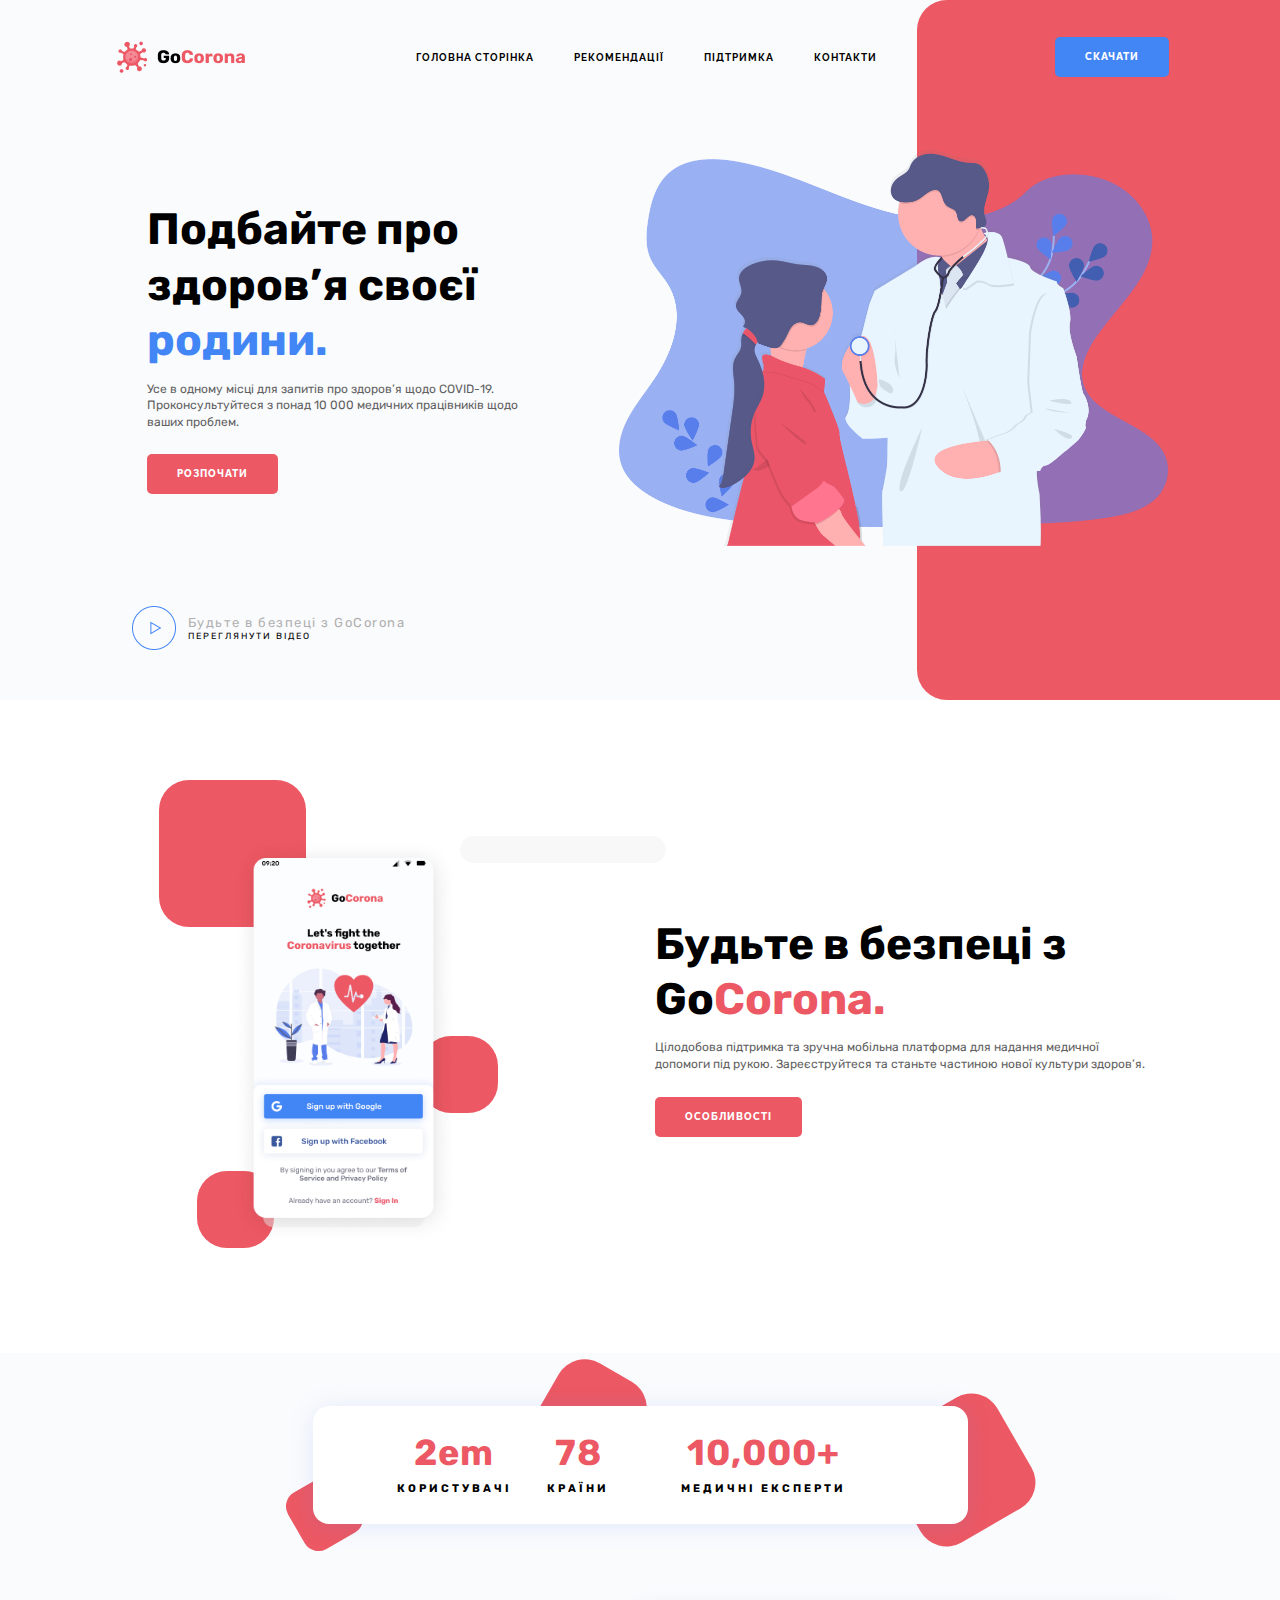
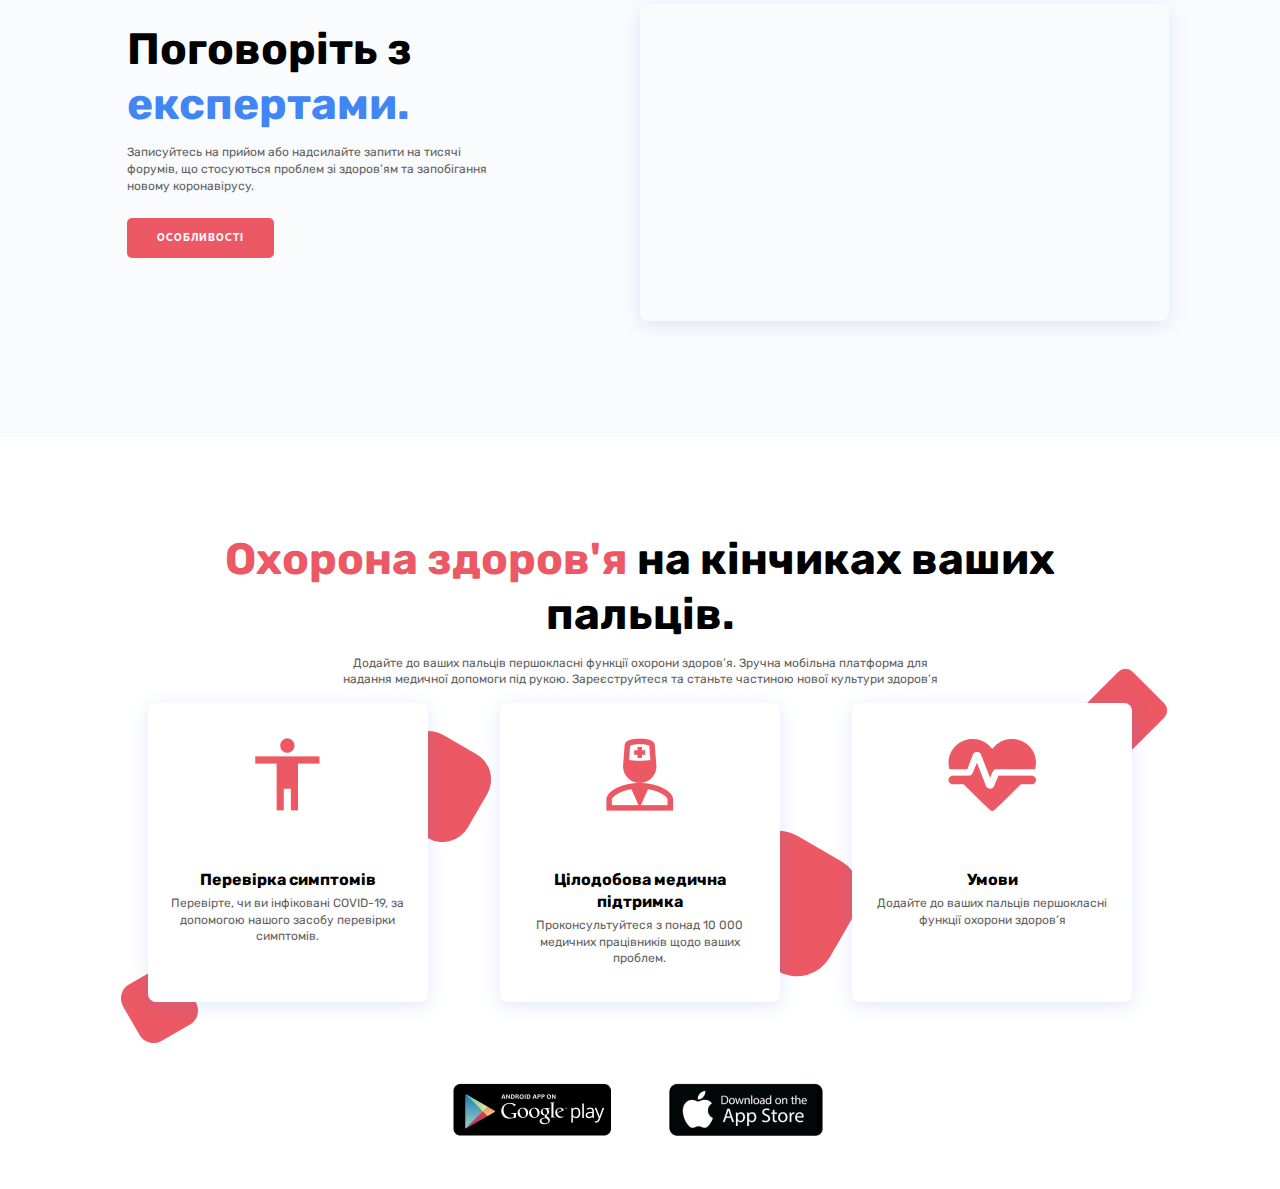
==== commit 834d4cbb: "Update index.html" ====
--- a/index.html
+++ b/index.html
@@ -7,6 +7,7 @@
     <link href="https://fonts.googleapis.com/css?family=Rubik:regular,700&dispaly=swap" rel="stylesheet" >
     <link href="https://fonts.googleapis.com/css?family=Raleway:700,800&dispaly=swap" rel="stylesheet" >
     <link rel="stylesheet" href="css/style.css">
+    <link rel="icon" href="./img/0.png">
     <title>GoCorona</title>
 </head>
 <body>
@@ -172,4 +173,4 @@
 </body>
 </html>
 
-<!--- 3:38:46 --->+<!--- 3:38:46 --->
--- a/css/style.css
+++ b/css/style.css
@@ -284,12 +284,12 @@
     color: #000;
 
 
-    transform: translate(0px, 120%);
-    opacity: 0;
+    transform: translate(0px, 0%);
+    opacity: 1;
     transition: all 0.8s ease 0s;
 }
 .block-text__title._active {
-    transform: translate(0px, 0px);
+    transform: translate(0px, -20%);
     opacity: 1;
 }
 
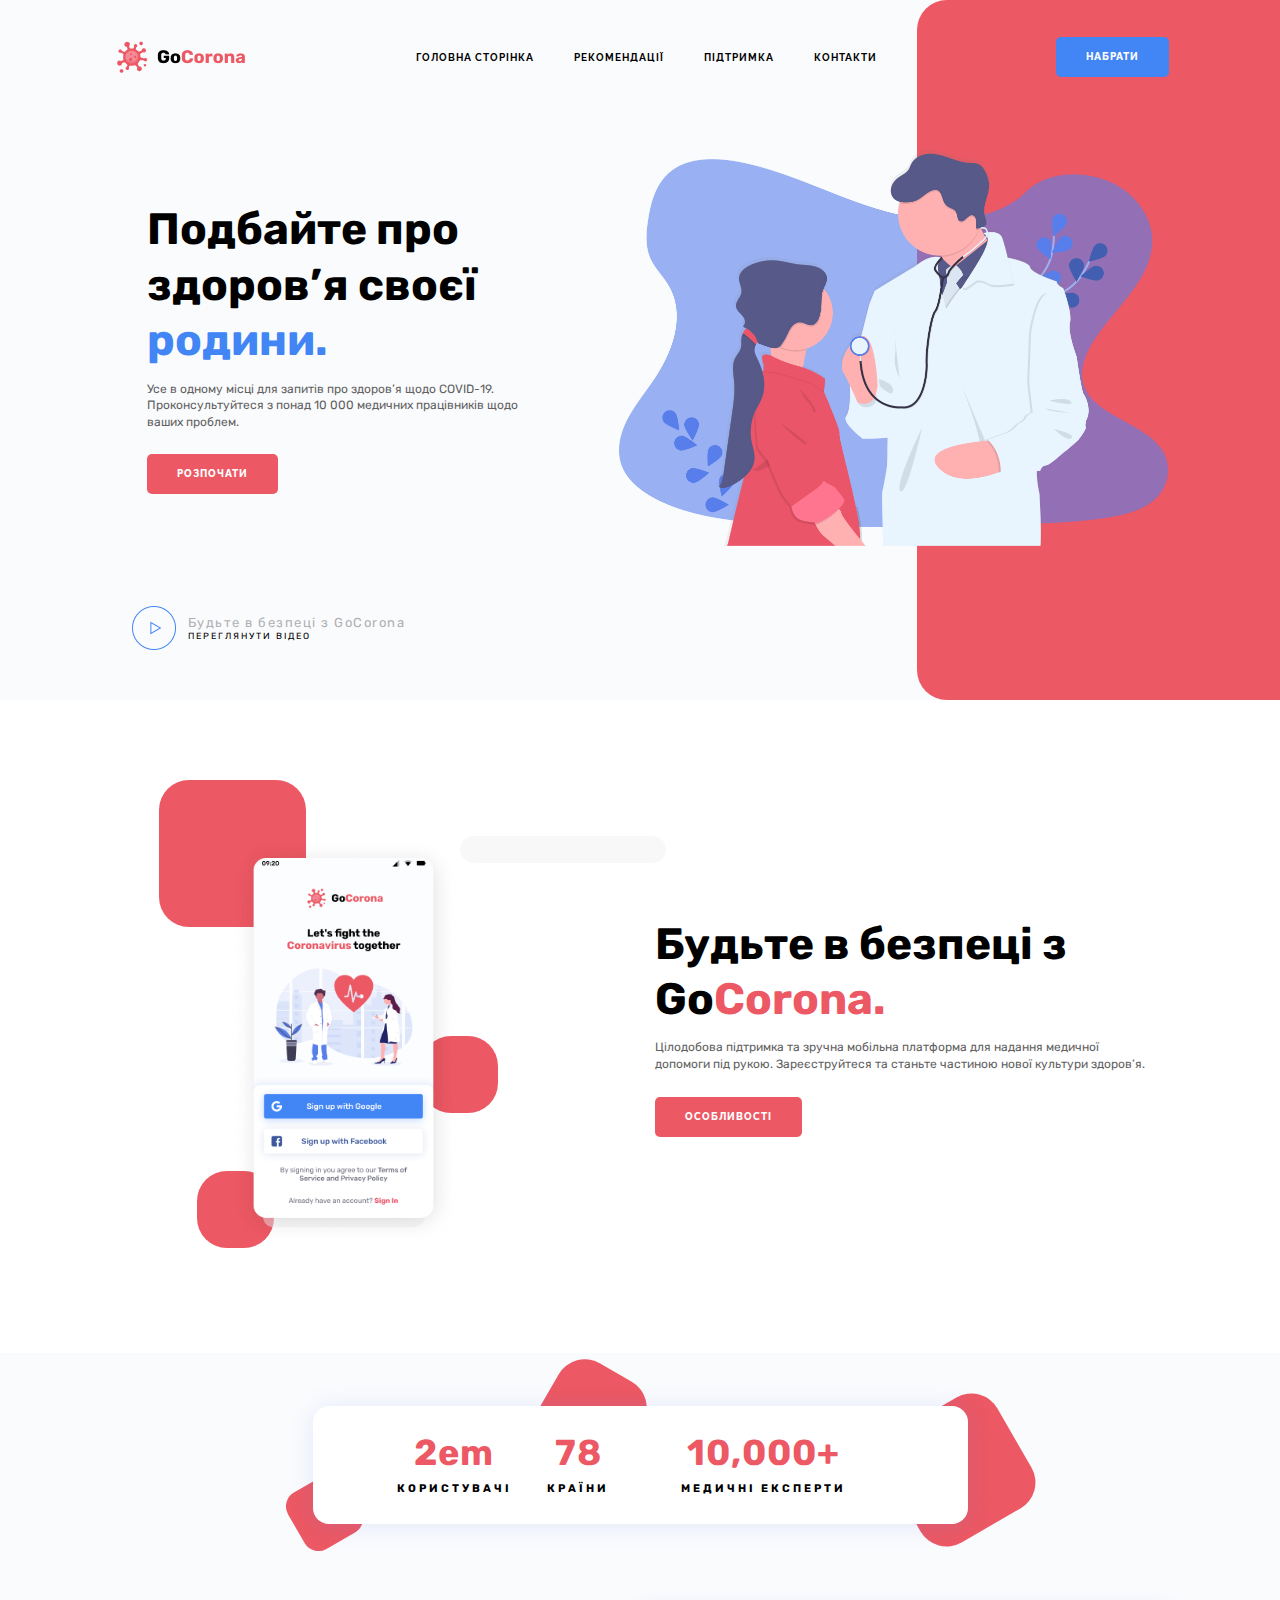
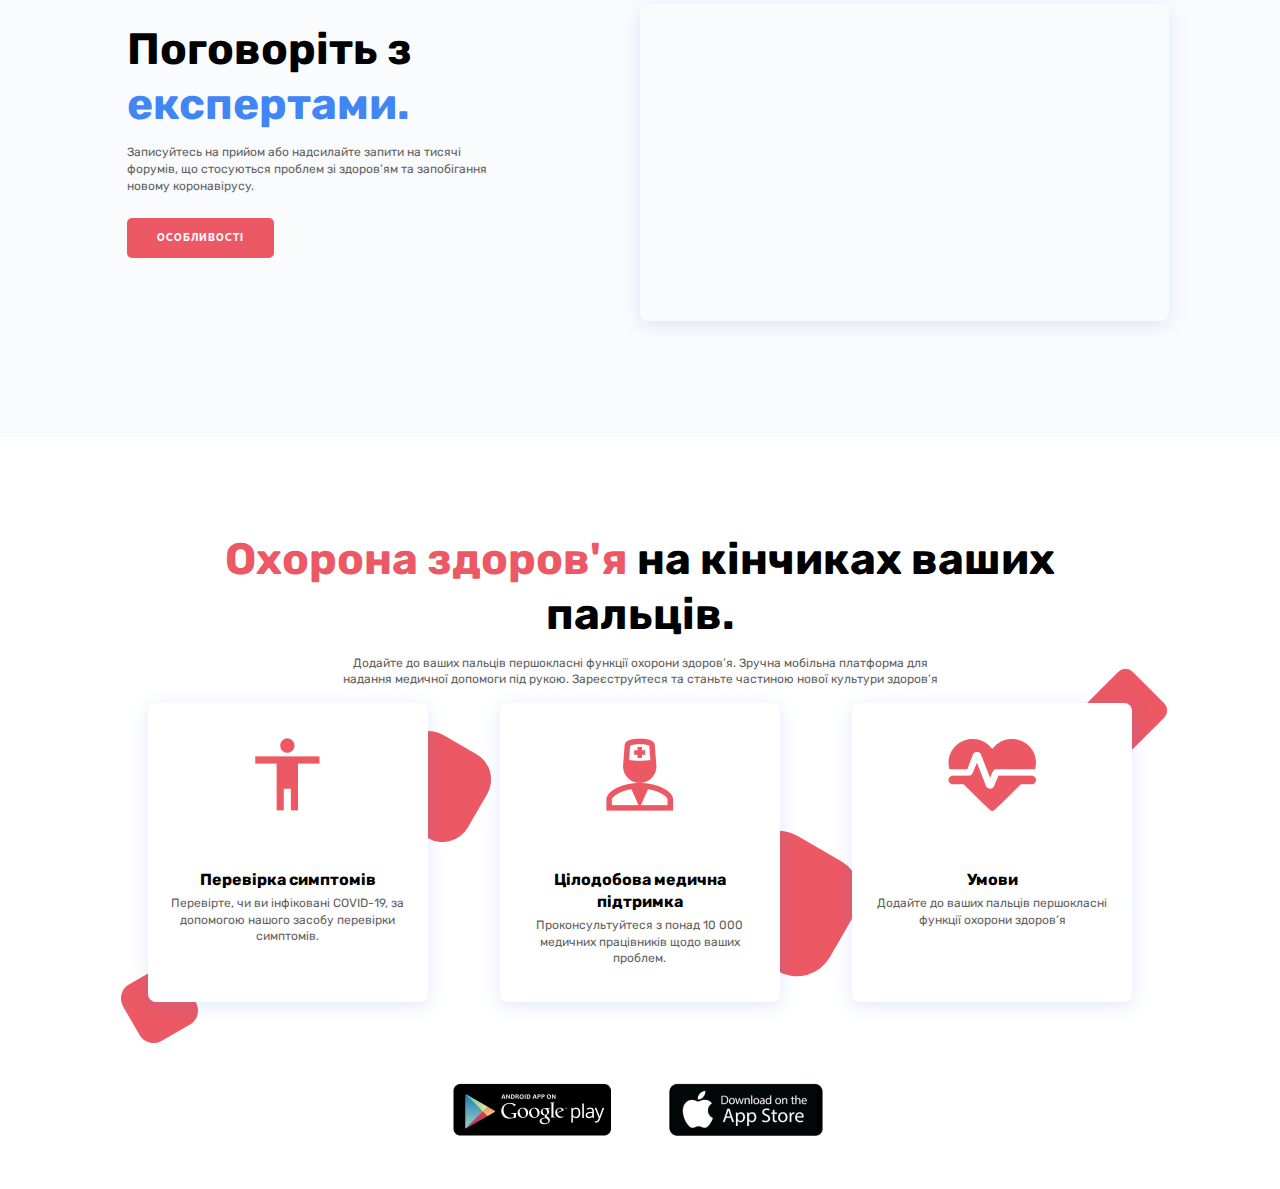
==== commit b8147f3b: "Add files via upload" ====
--- a/index.html
+++ b/index.html
@@ -28,7 +28,7 @@
                     </nav>
                 </div>   
                 <div class="header__button">
-                    <a href="" class="button button_blue">СКАЧАТИ</a>
+                    <a href="tel:+380969743886" class="button button_blue">НАБРАТИ</a> 
                     <a href="#open" class="icon-menu"><span></span></a>
                     <a href="#close" class="close-icon-menu"></a>
                 </div>            
@@ -173,4 +173,4 @@
 </body>
 </html>
 
-<!--- 3:38:46 --->
+<!--- 3:38:46 --->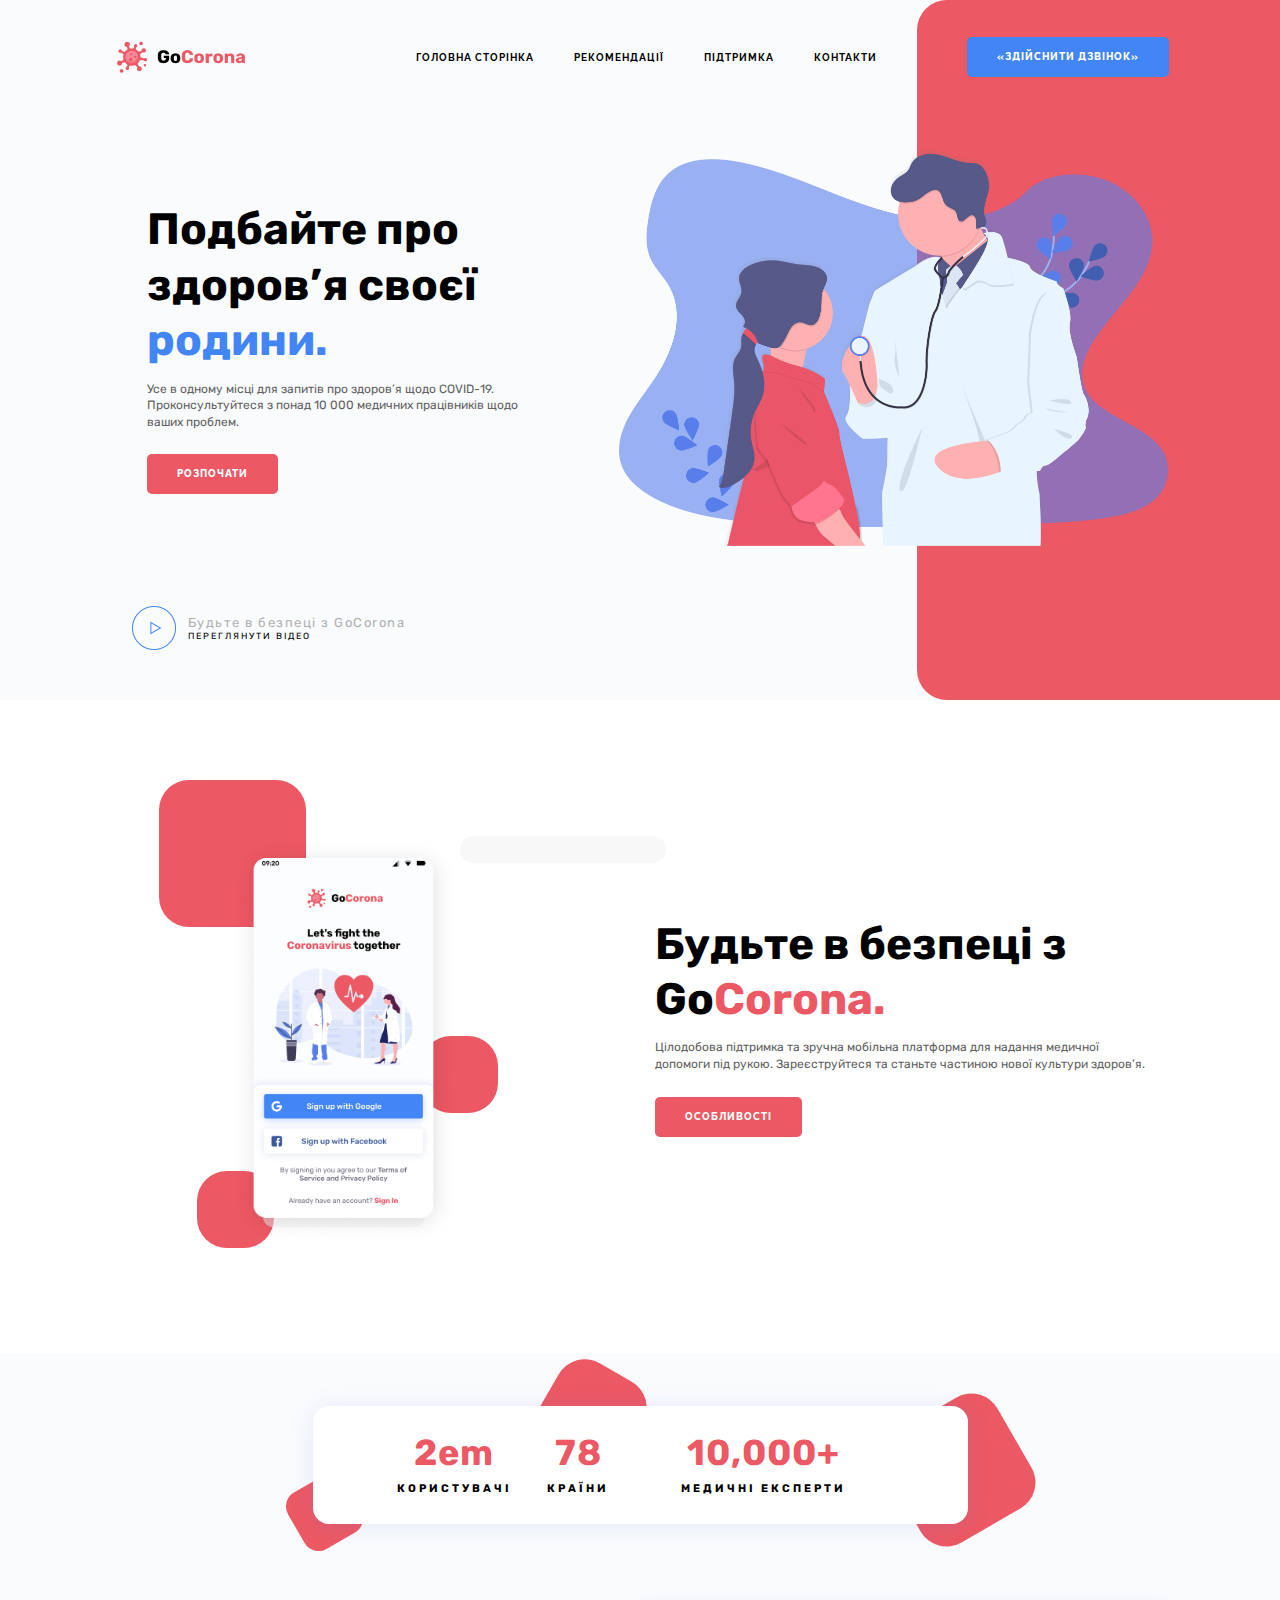
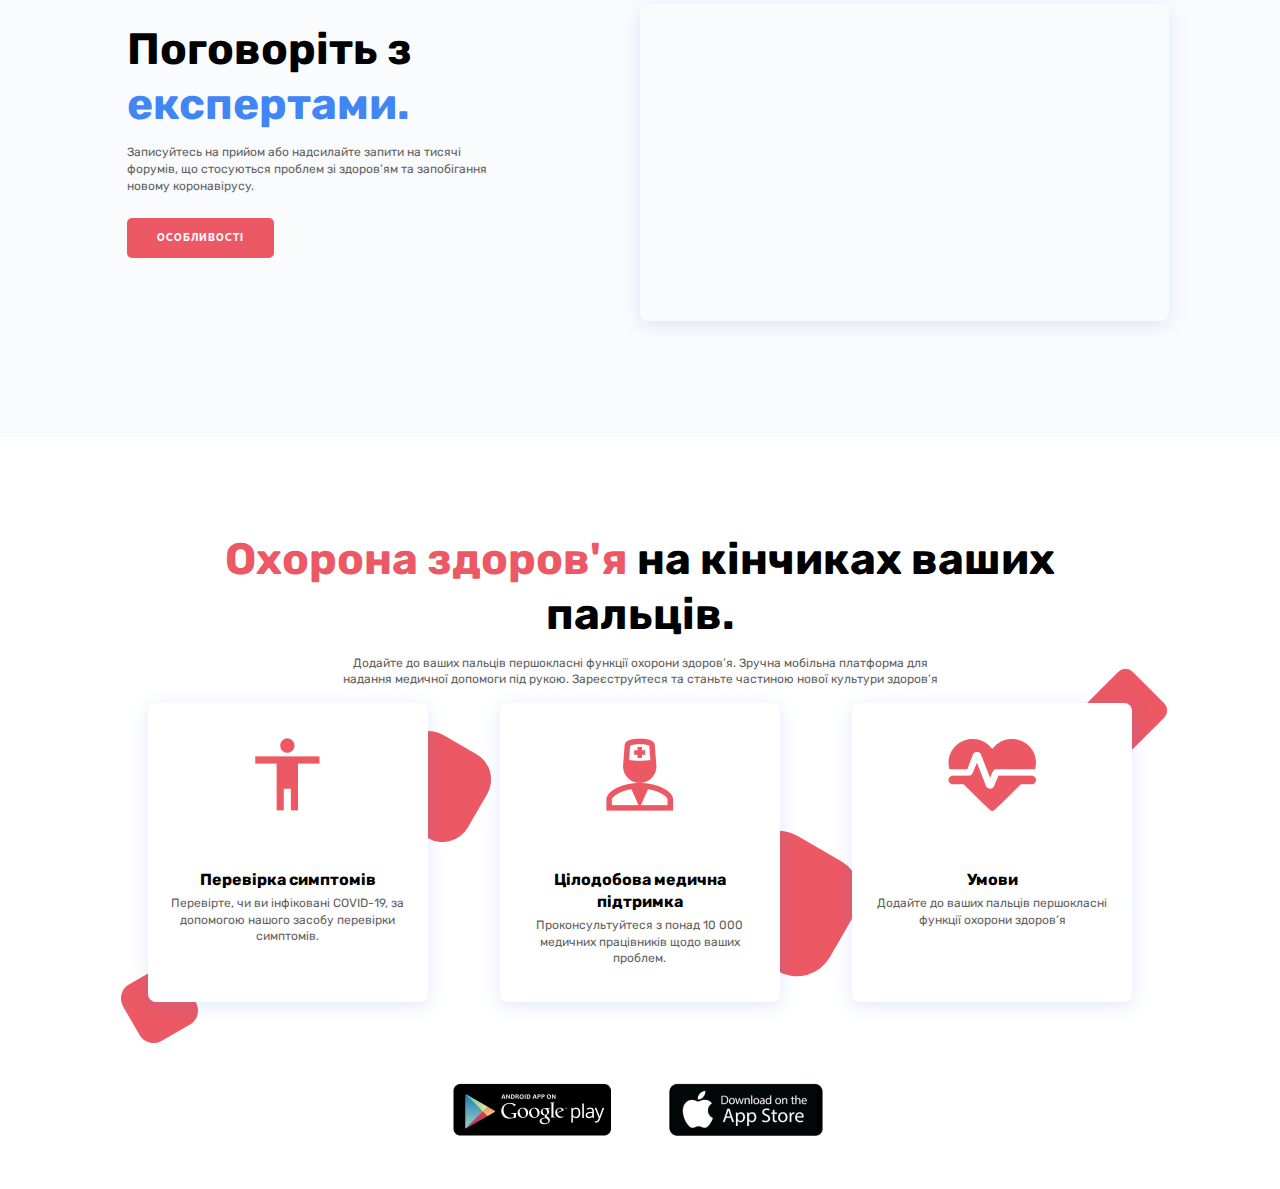
==== commit cb9ab512: "Add files via upload" ====
--- a/index.html
+++ b/index.html
@@ -28,7 +28,7 @@
                     </nav>
                 </div>   
                 <div class="header__button">
-                    <a href="tel:+380969743886" class="button button_blue">НАБРАТИ</a> 
+                    <a href="tel:+380969743886" class="button button_blue">«здійснити дзвінок»</a> 
                     <a href="#open" class="icon-menu"><span></span></a>
                     <a href="#close" class="close-icon-menu"></a>
                 </div>            
@@ -50,7 +50,7 @@
                         <img src="img/get-started/1.png" alt="Картинка врача">
                     </div>
                         <div class="get-started__video">
-                            <a class="video-get-started">
+                            <a href="#video" class="video-get-started">
                                 <div class="video-get-started__icon">
                                     <img src="img/get-started/2.png" alt="Click Play">
                                 </div>
@@ -104,7 +104,7 @@
                         <div class="statistics-experts__decor statistics-experts__decor_2"></div>
                         <div class="statistics-experts__decor statistics-experts__decor_3"></div>
                     </div>
-                    <div class="experts__body">
+                    <div id="video" class="experts__body">
                         <div class="experts__content">
                             <div class="experts__block-text block-text">
                                 <h2 class="block-text__title block-text__title_blue _anim-items">Поговоріть з <span>експертами.</span></h2>
@@ -169,8 +169,8 @@
             </div>
         </footer>
     </div>
-    <script src="./js/1.js"></script>
-</body>
+     <script src="./js/1.js"></script>
+    </body>
 </html>
 
 <!--- 3:38:46 --->